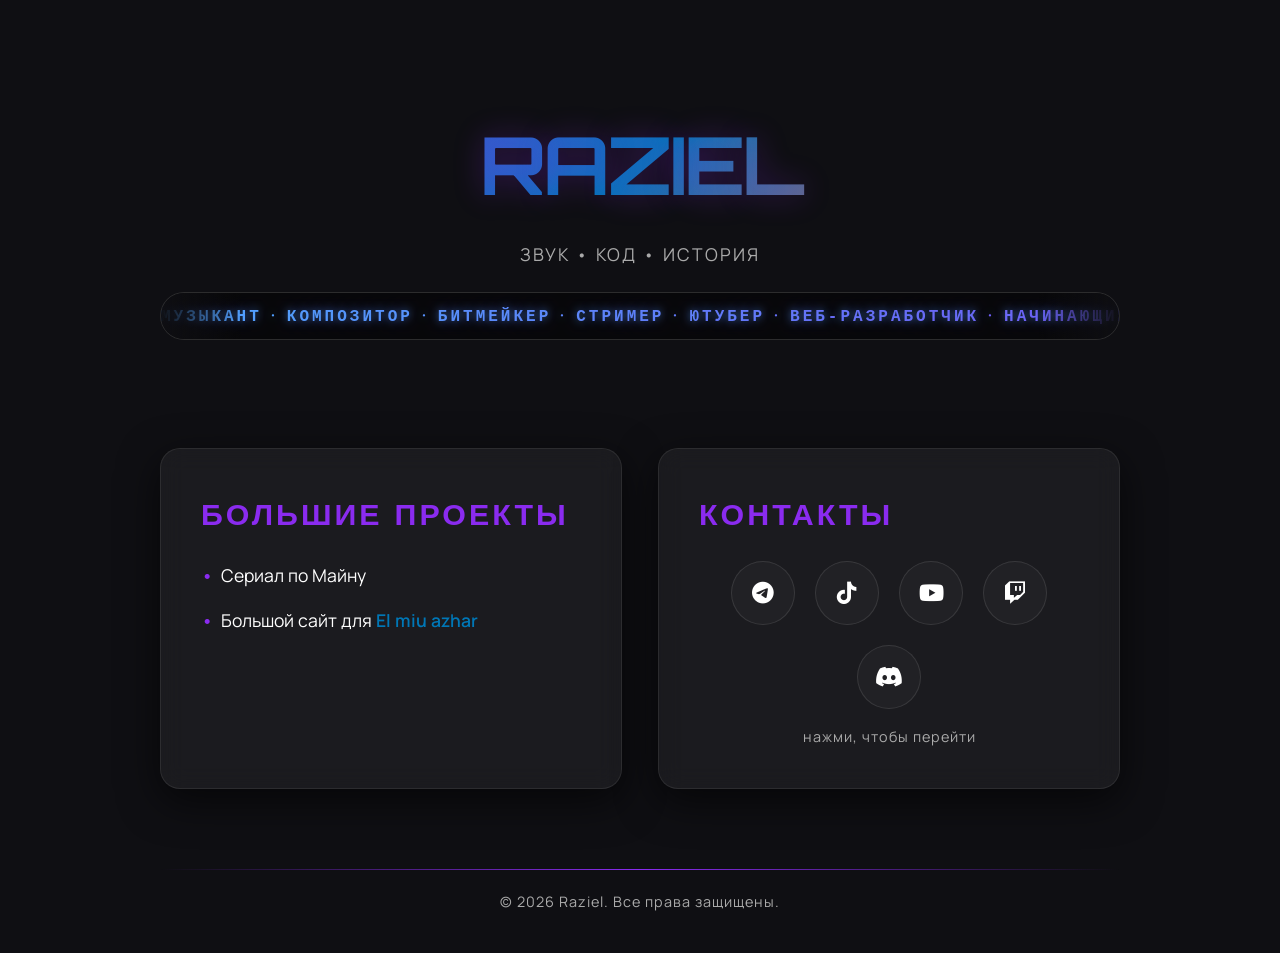
==== index.html @ bd2e1d65 "Beta-0,1" ====
<!DOCTYPE html>
<html lang="ru">
  <head>
    <meta charset="UTF-8" />
    <meta name="viewport" content="width=device-width, initial-scale=1.0" />
    <title>RAZIEL — Техно-стиль</title>
    
    <!-- Стили -->
    <link rel="stylesheet" href="css/style.css" />
    
    <!-- Шрифты -->
    <link rel="preconnect" href="https://fonts.googleapis.com" />
    <link rel="preconnect" href="https://fonts.gstatic.com" crossorigin />
    <link href="https://fonts.googleapis.com/css2?family=Manrope:wght@400;600&family=Orbitron:wght@400;700;900&display=swap" rel="stylesheet" />
    
    <!-- Иконки -->
    <link rel="stylesheet" href="https://cdnjs.cloudflare.com/ajax/libs/font-awesome/6.4.0/css/all.min.css" />
  </head>
  <body>
    <!-- Фоновые математические формулы (ЛЕТАЮТ ВВЕРХ, ТЕПЕРЬ КРУПНЕЕ) -->
    <div class="math-bg">
      <div class="math-formula">∫ f(x) dx = F(x) + C</div>
      <div class="math-formula">∇ ⋅ E = ρ / ε₀</div>
      <div class="math-formula">e^(iπ) + 1 = 0</div>
      <div class="math-formula">∑ n² = n(n+1)(2n+1)/6</div>
      <div class="math-formula">∂u/∂t = α ∇²u</div>
    </div>

    <main class="container">
      <header class="hero">
        <h1 class="raziel-title">RAZIEL</h1>
        <p class="tagline">звук • код • история</p>
        
        <!-- БЕГУЩАЯ СТРОКА: Плавная, градиентная (сине-фиолетовая) -->
        <div class="roles-marquee-wrapper">
          <div class="roles-marquee" aria-hidden="true">
            <!-- Копия 1 -->
            <div class="roles-content">
              музыкант • композитор • битмейкер • стример • ютубер • веб‑разработчик • начинающий программист • сторителлер • монтажёр •
            </div>
            <!-- Копия 2 (для бесшовной петли) -->
            <div class="roles-content">
              музыкант • композитор • битмейкер • стример • ютубер • веб‑разработчик • начинающий программист • сторителлер • монтажёр •
            </div>
          </div>
        </div>
      </header>

      <div class="grid-layout">
        <section class="card projects">
          <h2>Большие проекты</h2>
          <ul class="project-list">
            <li>Сериал по Майну</li>
            <li>
              Большой сайт для
              <a href="#" target="_blank" rel="noopener noreferrer">El miu azhar</a>
            </li>
          </ul>
        </section>

        <section class="card contacts">
          <h2>Контакты</h2>
          <div class="social-icons">
            <a href="#" title="Telegram" class="icon-btn tg"><i class="fab fa-telegram-plane"></i></a>
            <a href="#" title="TikTok" class="icon-btn tt"><i class="fab fa-tiktok"></i></a>
            <a href="#" title="YouTube" class="icon-btn yt"><i class="fab fa-youtube"></i></a>
            <a href="#" title="Twitch" class="icon-btn tw"><i class="fab fa-twitch"></i></a>
            <a href="#" title="Discord" class="icon-btn ds"><i class="fab fa-discord"></i></a>
          </div>
          <p class="social-hint">нажми, чтобы перейти</p>
        </section>
      </div>

      <footer>
        <div class="footer-line"></div>
        <p>&copy; 2026 Raziel. Все права защищены.</p>
      </footer>
    </main>
  </body>
</html>
---- css/style.css ----
:root {
  --primary-purple: #8A2BEF;
  --secondary-blue: #0077B6;
  --accent-red: #FF4B4B;
  --bg-dark: #0f0f13;
  --card-bg: rgba(255, 255, 255, 0.05);
  --text-white: #ffffff;
  --text-gray: #aaaaaa;
  --gradient-main: linear-gradient(135deg, var(--primary-purple), var(--secondary-blue), var(--accent-red));
  --glow-purple: rgba(138, 43, 239, 0.4);
}

* {
  margin: 0;
  padding: 0;
  box-sizing: border-box;
}

body {
  background-color: var(--bg-dark);
  color: var(--text-white);
  font-family: 'Manrope', sans-serif;
  line-height: 1.6;
  overflow-x: hidden;
  position: relative;
}

/* --- МАТЕМАТИЧЕСКИЙ ФОН (КРУПНЫЕ, ИЗВИВАЮЩИЕСЯ ФОРМУЛЫ) --- */
.math-bg {
  position: fixed;
  top: 0;
  left: 0;
  width: 100%;
  height: 100%;
  pointer-events: none;
  z-index: 0;
  overflow: hidden;
}

.math-formula {
  position: absolute;
  color: rgba(255, 255, 255, 0.15); /* Чуть ярче, чтобы читались */
  font-family: 'Orbitron', monospace;
  
  /* БОЛЬШЕ: было 1.8rem, стало 2rem */
  font-size: 3rem; 
  
  font-weight: 400;
  white-space: nowrap;
  filter: blur(4.5px); /* Размытие для глубины */
  
  text-shadow: 
    0 0 15px rgba(138, 43, 239, 0.3), 
    0 0 30px rgba(0, 119, 182, 0.2);
    
  animation: floatUp linear infinite;
  /* Извивание влево/вправо: используем CSS переменную --rot из HTML */
  transform-origin: center;
}

/* Позиционирование + угол поворота для эффекта извивания */
.math-formula:nth-child(1) { top: 110vh; left: 5%; animation-duration: 18s; }
.math-formula:nth-child(2) { top: 130vh; left: 45%; animation-duration: 24s; }
.math-formula:nth-child(3) { top: 120vh; left: 80%; animation-duration: 20s; }
.math-formula:nth-child(4) { top: 140vh; left: 25%; animation-duration: 26s; }
.math-formula:nth-child(5) { top: 115vh; left: 65%; animation-duration: 19s; }

@keyframes floatUp {
  0% { 
    transform: translateY(0) rotate(var(--rot, 0deg)); 
    opacity: 0.6; 
  }
  100% { 
    transform: translateY(-130vh) rotate(calc(var(--rot, 0deg) + 5deg)); /* Лёгкий поворот в конце */
    opacity: 1; 
  }
}

.container {
  position: relative;
  z-index: 1;
  max-width: 1000px;
  margin: 0 auto;
  padding: 40px 20px;
}

/* --- Hero Section --- */
.hero {
  text-align: center;
  padding: 60px 0;
  z-index: 2;
}

.raziel-title {
  font-family: 'Orbitron', sans-serif;
  font-size: 5rem;
  font-weight: 700;
  letter-spacing: -3px;
  background: var(--gradient-main);
  -webkit-background-clip: text;
  -webkit-text-fill-color: transparent;
  text-fill-color: transparent;
  margin-bottom: 12px;
  text-shadow: 0 0 30px rgba(138, 43, 239, 0.3);
  animation: pulseText 3s infinite alternate;
}

.tagline {
  color: var(--text-gray);
  font-size: 1.1rem;
  margin-bottom: 24px;
  letter-spacing: 2px;
  text-transform: uppercase;
}

/* --- БЕГУЩАЯ СТРОКА (ПАУЗА 1С + FADE OUT) --- */
.roles-marquee-wrapper {
  overflow: hidden;
  padding: 10px 0;
  background: rgba(0, 0, 0, 0.5);
  border-radius: 50px;
  border: 1px solid rgba(255, 255, 255, 0.15);
  backdrop-filter: blur(6px);
  position: relative;
  width: 100%;
  box-sizing: border-box;
  z-index: 2;
}

.roles-marquee-wrapper::before,
.roles-marquee-wrapper::after {
  content: "";
  position: absolute;
  top: 0;
  height: 100%;
  width: 80px;
  pointer-events: none;
  z-index: 2;
}

.roles-marquee-wrapper::before {
  left: 0;
  background: linear-gradient(to right, var(--bg-dark), transparent);
}

.roles-marquee-wrapper::after {
  right: 0;
  background: linear-gradient(to left, var(--bg-dark), transparent);
}

.roles-marquee {
  display: flex;
  white-space: nowrap;
  will-change: transform, opacity;
  /* Длительность 12с: 1с пауза, 10с движение, 1с fade out */
  animation: marqueeComplex 12s linear infinite; 
}

.roles-content {
  display: inline-block;
  
  /* ГРАДИЕНТ: Синий -> Фиолетовый */
  background: linear-gradient(90deg, #4facfe 0%, #8a2bef 100%);
  -webkit-background-clip: text;
  -webkit-text-fill-color: transparent;
  
  font-size: 1rem;
  letter-spacing: 3px;
  text-transform: uppercase;
  font-weight: 800;
  margin-right: 24px;
  flex-shrink: 0;
  font-family: 'Orbitron', monospace;
  
  /* Убираем резкость */
  filter: blur(0.5px); 
  
  /* Мягкое свечение */
  text-shadow: 0 0 8px rgba(79, 172, 254, 0.6), 0 0 20px rgba(138, 43, 239, 0.4);
}

/* СЛОЖНАЯ АНИМАЦИЯ: Пауза, движение, затухание */
@keyframes marqueeComplex {
  0% {
    transform: translateX(0);
    opacity: 0; /* Начинается невидимым */
  }
  8.3% { /* 1 секунда из 12 */
    transform: translateX(0);
    opacity: 1; /* Появляется */
  }
  91.7% { /* ~11 секунд */
    /* Строка уже проехала почти весь путь */
    transform: translateX(-50%);
    opacity: 1;
  }
  100% {
    /* Конец: строка стоит на месте и плавно исчезает */
    transform: translateX(-50%);
    opacity: 0;
  }
}

/* --- Grid & Cards --- */
.grid-layout {
  display: grid;
  grid-template-columns: 1fr;
  gap: 36px;
  margin-top: 48px;
}

.card {
  background: var(--card-bg);
  backdrop-filter: blur(12px);
  border: 1px solid rgba(255, 255, 255, 0.08);
  padding: 40px;
  border-radius: 20px;
  box-shadow: 0 12px 40px rgba(0, 0, 0, 0.6);
  opacity: 0;
  transform: translateY(30px);
  animation: fadeInUp 0.9s forwards;
  transition: transform 0.3s ease, box-shadow 0.3s ease;
}

.card:nth-child(1) { animation-delay: 0.2s; }
.card:nth-child(2) { animation-delay: 0.4s; }

.card:hover {
  transform: translateY(-10px);
  box-shadow: 0 20px 50px rgba(138, 43, 239, 0.2);
}

.card h2 {
  font-family: 'Orbitron', sans-serif;
  font-size: 1.9rem;
  margin-bottom: 24px;
  color: var(--primary-purple);
  text-transform: uppercase;
  letter-spacing: 3px;
}

.project-list li {
  list-style: none;
  margin-bottom: 16px;
  padding-left: 20px;
  position: relative;
  color: var(--text-white);
  font-size: 1.1rem;
}

.project-list li::before {
  content: "•";
  color: var(--primary-purple);
  position: absolute;
  left: 0;
  font-weight: bold;
}

.project-list a {
  color: var(--secondary-blue);
  text-decoration: none;
  font-weight: 600;
  transition: color 0.3s ease;
}

.project-list a:hover {
  color: var(--primary-purple);
  text-decoration: underline;
}

/* --- Social Icons --- */
.social-icons {
  display: flex;
  gap: 20px;
  justify-content: center;
  flex-wrap: wrap;
  margin-bottom: 16px;
}
.icon-btn {
  width: 64px;
  height: 64px;
  border-radius: 50%;
  background: rgba(255, 255, 255, 0.03);
  border: 1px solid rgba(255, 255, 255, 0.1);
  color: var(--text-white);
  display: flex;
  align-items: center;
  justify-content: center;
  text-decoration: none;
  font-size: 1.4rem;
  transition: all 0.3s cubic-bezier(0.25, 1, 0.5, 1);
  position: relative;
  overflow: hidden;
  isolation: isolate;
  z-index: 1;
}

.icon-btn::before {
  content: "";
  position: absolute;
  inset: 0;
  border-radius: 50%;
  background: var(--gradient-main);
  opacity: 0;
  transform: scale(0.8);
  transition: opacity 0.3s, transform 0.3s;
  z-index: -1;
  filter: blur(10px);
}

.icon-btn i {
  position: relative;
  z-index: 1;
  transition: transform 0.3s;
}

.icon-btn:hover {
  transform: translateY(-6px) scale(1.08);
  border-color: rgba(255, 255, 255, 0.3);
  box-shadow: 0 0 30px var(--glow-purple);
}

.icon-btn:hover::before {
  opacity: 0.3;
  transform: scale(1);
}

.icon-btn:hover i {
  transform: scale(1.1);
}

/* Индивидуальные свечения для каждой соцсети */
.icon-btn.tg:hover { box-shadow: 0 0 30px rgba(0, 139, 139, 0.5); }
.icon-btn.tt:hover { box-shadow: 0 0 30px rgba(29, 202, 255, 0.5); }
.icon-btn.yt:hover { box-shadow: 0 0 30px rgba(255, 0, 0, 0.5); }
.icon-btn.tw:hover { box-shadow: 0 0 30px rgba(100, 65, 165, 0.5); }
.icon-btn.ds:hover { box-shadow: 0 0 30px rgba(72, 85, 238, 0.5); }

.social-hint {
  text-align: center;
  color: var(--text-gray);
  font-size: 0.9rem;
  margin-top: 12px;
  letter-spacing: 1px;
}

/* --- Animations --- */
@keyframes fadeInUp {
  to {
    opacity: 1;
    transform: translateY(0);
  }
}

@keyframes pulseText {
  from {
    text-shadow: 0 0 20px rgba(138, 43, 239, 0.2);
  }
  to {
    text-shadow: 0 0 40px rgba(138, 43, 239, 0.4), 0 0 20px rgba(0, 119, 182, 0.3);
  }
}

/* --- Footer --- */
footer {
  margin-top: 80px;
  text-align: center;
  position: relative;
}

.footer-line {
  width: 100%;
  height: 1px;
  background: linear-gradient(90deg, transparent, var(--primary-purple), transparent);
  margin: 0 auto 20px auto;
}

footer p {
  color: var(--text-gray);
  font-size: 0.9rem;
  letter-spacing: 1px;
}

/* --- Responsive --- */
@media (min-width: 768px) {
  .grid-layout {
    grid-template-columns: 1fr 1fr;
  }
}

@media (max-width: 768px) {
  .raziel-title {
    font-size: 3.2rem;
  }

  .roles-content {
    font-size: 0.85rem;
    letter-spacing: 2px;
  }

  .roles-marquee {
    animation-duration: 14s;
  }

  .roles-marquee-wrapper::before,
  .roles-marquee-wrapper::after {
    width: 40px;
  }

  .card {
    padding: 30px 20px;
  }

  .icon-btn {
    width: 56px;
    height: 56px;
    font-size: 1.2rem;
  }
}
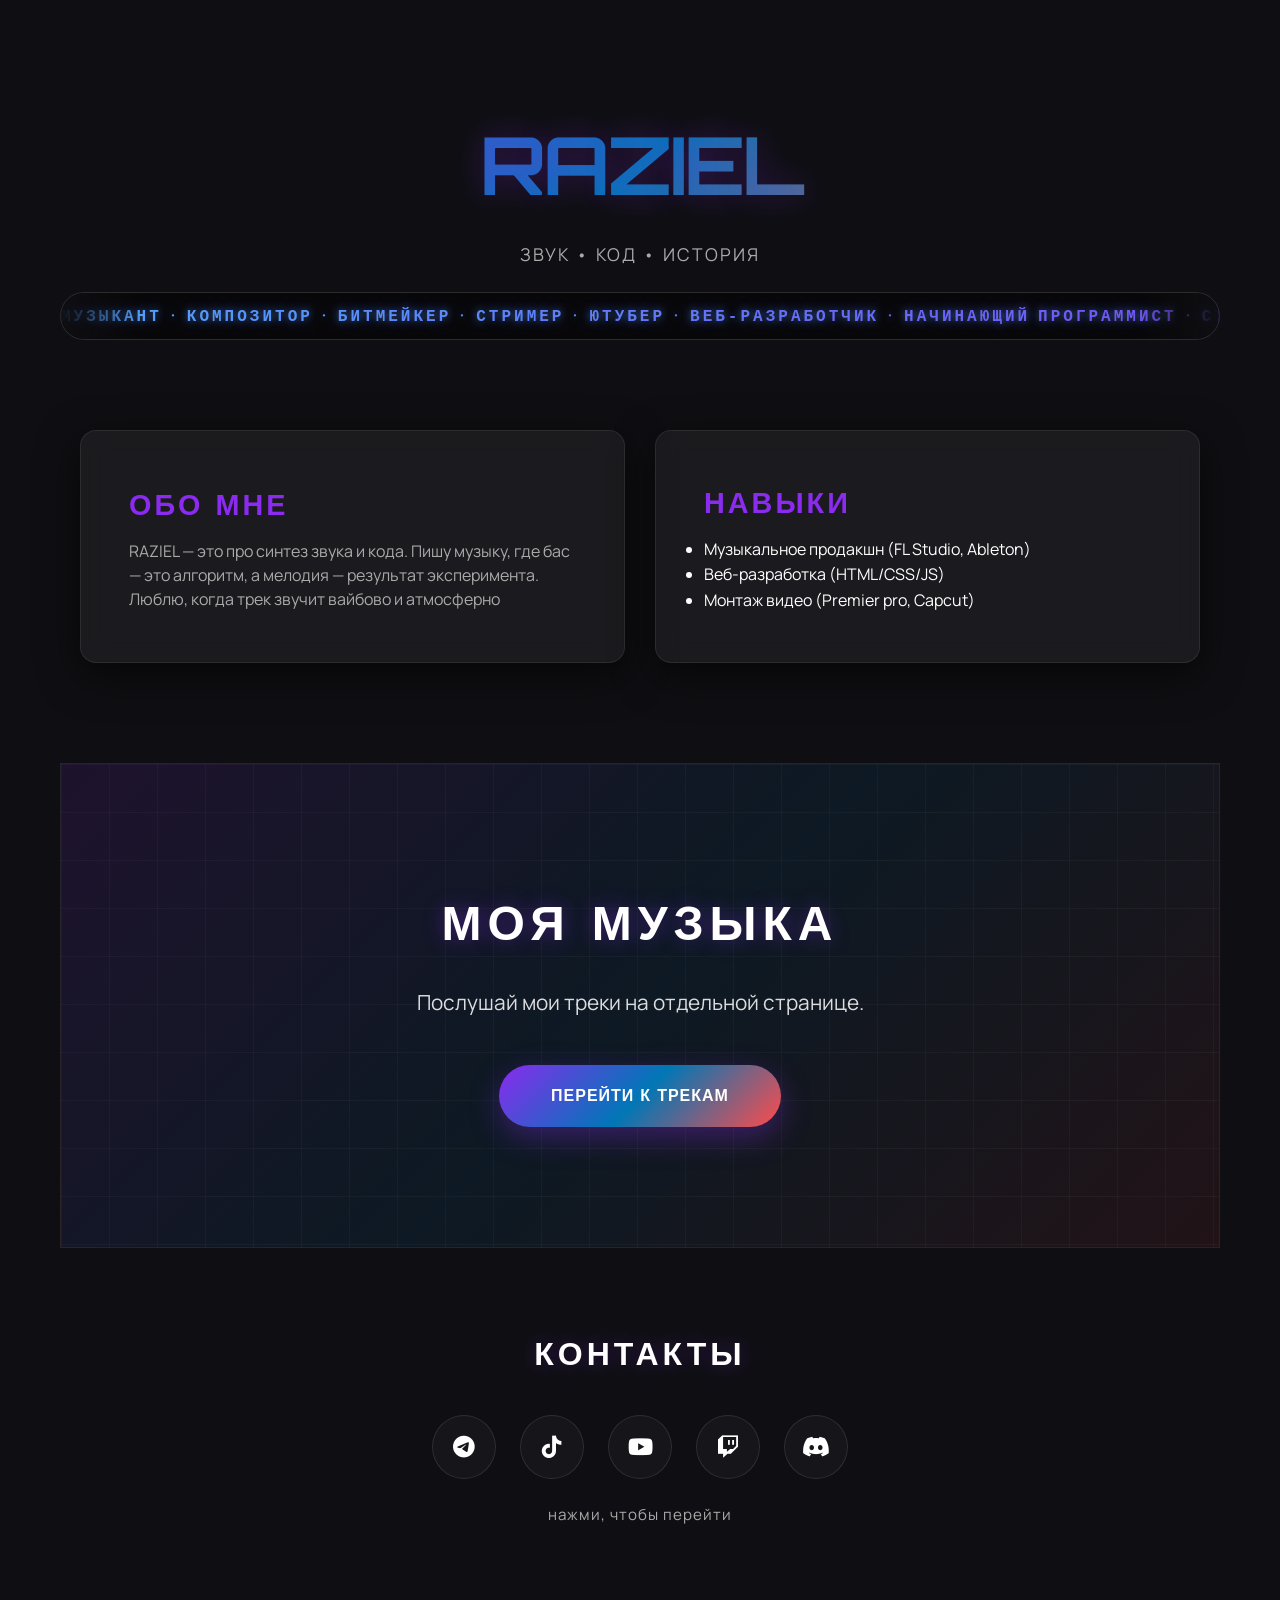
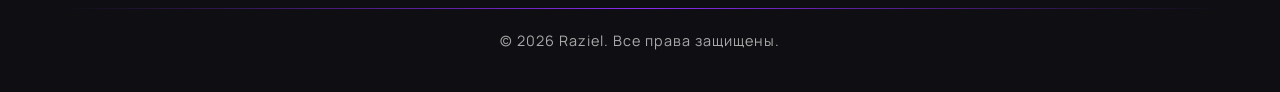
==== commit 41a8d8b8: "feat: update music page — minimal layout, remove tracks placeholder" ====
--- a/index.html
+++ b/index.html
@@ -5,19 +5,16 @@
     <meta name="viewport" content="width=device-width, initial-scale=1.0" />
     <title>RAZIEL — Техно-стиль</title>
     
-    <!-- Стили -->
     <link rel="stylesheet" href="css/style.css" />
     
-    <!-- Шрифты -->
     <link rel="preconnect" href="https://fonts.googleapis.com" />
     <link rel="preconnect" href="https://fonts.gstatic.com" crossorigin />
     <link href="https://fonts.googleapis.com/css2?family=Manrope:wght@400;600&family=Orbitron:wght@400;700;900&display=swap" rel="stylesheet" />
     
-    <!-- Иконки -->
     <link rel="stylesheet" href="https://cdnjs.cloudflare.com/ajax/libs/font-awesome/6.4.0/css/all.min.css" />
   </head>
   <body>
-    <!-- Фоновые математические формулы (ЛЕТАЮТ ВВЕРХ, ТЕПЕРЬ КРУПНЕЕ) -->
+    <!-- Фоновые формулы -->
     <div class="math-bg">
       <div class="math-formula">∫ f(x) dx = F(x) + C</div>
       <div class="math-formula">∇ ⋅ E = ρ / ε₀</div>
@@ -31,14 +28,11 @@
         <h1 class="raziel-title">RAZIEL</h1>
         <p class="tagline">звук • код • история</p>
         
-        <!-- БЕГУЩАЯ СТРОКА: Плавная, градиентная (сине-фиолетовая) -->
         <div class="roles-marquee-wrapper">
           <div class="roles-marquee" aria-hidden="true">
-            <!-- Копия 1 -->
             <div class="roles-content">
               музыкант • композитор • битмейкер • стример • ютубер • веб‑разработчик • начинающий программист • сторителлер • монтажёр •
             </div>
-            <!-- Копия 2 (для бесшовной петли) -->
             <div class="roles-content">
               музыкант • композитор • битмейкер • стример • ютубер • веб‑разработчик • начинающий программист • сторителлер • монтажёр •
             </div>
@@ -46,30 +40,44 @@
         </div>
       </header>
 
-      <div class="grid-layout">
-        <section class="card projects">
-          <h2>Большие проекты</h2>
-          <ul class="project-list">
-            <li>Сериал по Майну</li>
-            <li>
-              Большой сайт для
-              <a href="#" target="_blank" rel="noopener noreferrer">El miu azhar</a>
-            </li>
-          </ul>
-        </section>
+      <!-- Два новых блока в ряд: Обо мне и Навыки -->
+    <section class="two-col-grid">
+      <div class="block">
+        <h2>Обо мне</h2>
+        <p>RAZIEL — это про синтез звука и кода. Пишу музыку, где бас — это алгоритм, а мелодия — результат эксперимента. Люблю, когда трек звучит вайбово и атмосферно</p>
+      </div>
+      <div class="block">
+        <h2>Навыки</h2>
+        <ul class="skill-list">
+          <li>Музыкальное продакшн (FL Studio, Ableton)</li>
+          <li>Веб‑разработка (HTML/CSS/JS)</li>
+          <li>Монтаж видео (Premier pro, Capcut)</li>
+        </ul>
+      </div>
+    </section>
 
-        <section class="card contacts">
-          <h2>Контакты</h2>
-          <div class="social-icons">
-            <a href="#" title="Telegram" class="icon-btn tg"><i class="fab fa-telegram-plane"></i></a>
-            <a href="#" title="TikTok" class="icon-btn tt"><i class="fab fa-tiktok"></i></a>
-            <a href="#" title="YouTube" class="icon-btn yt"><i class="fab fa-youtube"></i></a>
-            <a href="#" title="Twitch" class="icon-btn tw"><i class="fab fa-twitch"></i></a>
-            <a href="#" title="Discord" class="icon-btn ds"><i class="fab fa-discord"></i></a>
-          </div>
-          <p class="social-hint">нажми, чтобы перейти</p>
-        </section>
-      </div>
+
+      <!-- ОДИН музыкальный блок: широкий, высокий, в техно-стиле -->
+      <section class="music-full-width">
+        <div class="music-content">
+          <h2>Моя музыка</h2>
+          <p>Послушай мои треки на отдельной странице.</p>
+          <a href="music.html" class="btn music-btn">Перейти к трекам</a>
+        </div>
+      </section>
+
+      <!-- Контакты как отдельный блок с иконками (вместо дублирования) -->
+      <section class="card contacts">
+        <h2>Контакты</h2>
+        <div class="social-icons">
+          <a href="#" title="Telegram" class="icon-btn tg"><i class="fab fa-telegram-plane"></i></a>
+          <a href="#" title="TikTok" class="icon-btn tt"><i class="fab fa-tiktok"></i></a>
+          <a href="#" title="YouTube" class="icon-btn yt"><i class="fab fa-youtube"></i></a>
+          <a href="#" title="Twitch" class="icon-btn tw"><i class="fab fa-twitch"></i></a>
+          <a href="#" title="Discord" class="icon-btn ds"><i class="fab fa-discord"></i></a>
+        </div>
+        <p class="social-hint">нажми, чтобы перейти</p>
+      </section>
 
       <footer>
         <div class="footer-line"></div>
--- a/css/style.css
+++ b/css/style.css
@@ -25,7 +25,7 @@
   position: relative;
 }
 
-/* --- МАТЕМАТИЧЕСКИЙ ФОН (КРУПНЫЕ, ИЗВИВАЮЩИЕСЯ ФОРМУЛЫ) --- */
+/* --- МАТЕМАТИЧЕСКИЙ ФОН --- */
 .math-bg {
   position: fixed;
   top: 0;
@@ -39,26 +39,19 @@
 
 .math-formula {
   position: absolute;
-  color: rgba(255, 255, 255, 0.15); /* Чуть ярче, чтобы читались */
+  color: rgba(255, 255, 255, 0.15);
   font-family: 'Orbitron', monospace;
-  
-  /* БОЛЬШЕ: было 1.8rem, стало 2rem */
-  font-size: 3rem; 
-  
+  font-size: 3rem;
   font-weight: 400;
   white-space: nowrap;
-  filter: blur(4.5px); /* Размытие для глубины */
-  
+  filter: blur(4.5px);
   text-shadow: 
     0 0 15px rgba(138, 43, 239, 0.3), 
     0 0 30px rgba(0, 119, 182, 0.2);
-    
   animation: floatUp linear infinite;
-  /* Извивание влево/вправо: используем CSS переменную --rot из HTML */
   transform-origin: center;
 }
 
-/* Позиционирование + угол поворота для эффекта извивания */
 .math-formula:nth-child(1) { top: 110vh; left: 5%; animation-duration: 18s; }
 .math-formula:nth-child(2) { top: 130vh; left: 45%; animation-duration: 24s; }
 .math-formula:nth-child(3) { top: 120vh; left: 80%; animation-duration: 20s; }
@@ -71,7 +64,7 @@
     opacity: 0.6; 
   }
   100% { 
-    transform: translateY(-130vh) rotate(calc(var(--rot, 0deg) + 5deg)); /* Лёгкий поворот в конце */
+    transform: translateY(-130vh) rotate(calc(var(--rot, 0deg) + 5deg));
     opacity: 1; 
   }
 }
@@ -79,7 +72,7 @@
 .container {
   position: relative;
   z-index: 1;
-  max-width: 1000px;
+  max-width: 1200px;
   margin: 0 auto;
   padding: 40px 20px;
 }
@@ -113,7 +106,7 @@
   text-transform: uppercase;
 }
 
-/* --- БЕГУЩАЯ СТРОКА (ПАУЗА 1С + FADE OUT) --- */
+/* --- БЕГУЩАЯ СТРОКА --- */
 .roles-marquee-wrapper {
   overflow: hidden;
   padding: 10px 0;
@@ -152,18 +145,14 @@
   display: flex;
   white-space: nowrap;
   will-change: transform, opacity;
-  /* Длительность 12с: 1с пауза, 10с движение, 1с fade out */
   animation: marqueeComplex 12s linear infinite; 
 }
 
 .roles-content {
   display: inline-block;
-  
-  /* ГРАДИЕНТ: Синий -> Фиолетовый */
   background: linear-gradient(90deg, #4facfe 0%, #8a2bef 100%);
   -webkit-background-clip: text;
   -webkit-text-fill-color: transparent;
-  
   font-size: 1rem;
   letter-spacing: 3px;
   text-transform: uppercase;
@@ -171,111 +160,167 @@
   margin-right: 24px;
   flex-shrink: 0;
   font-family: 'Orbitron', monospace;
-  
-  /* Убираем резкость */
   filter: blur(0.5px); 
-  
-  /* Мягкое свечение */
   text-shadow: 0 0 8px rgba(79, 172, 254, 0.6), 0 0 20px rgba(138, 43, 239, 0.4);
 }
 
-/* СЛОЖНАЯ АНИМАЦИЯ: Пауза, движение, затухание */
 @keyframes marqueeComplex {
-  0% {
-    transform: translateX(0);
-    opacity: 0; /* Начинается невидимым */
-  }
-  8.3% { /* 1 секунда из 12 */
-    transform: translateX(0);
-    opacity: 1; /* Появляется */
-  }
-  91.7% { /* ~11 секунд */
-    /* Строка уже проехала почти весь путь */
-    transform: translateX(-50%);
-    opacity: 1;
-  }
-  100% {
-    /* Конец: строка стоит на месте и плавно исчезает */
-    transform: translateX(-50%);
-    opacity: 0;
-  }
-}
-
-/* --- Grid & Cards --- */
-.grid-layout {
+  0% { transform: translateX(0); opacity: 0; }
+  8.3% { transform: translateX(0); opacity: 1; }
+  91.7% { transform: translateX(-50%); opacity: 1; }
+  100% { transform: translateX(-50%); opacity: 0; }
+}
+
+/* --- СЕТКА: 2 В РЯД (ПРОЕКТЫ + НАВЫКИ) --- */
+/* ИЗМЕНЕНИЕ: Уменьшили margin-top, чтобы поднять блок ближе к бегущей строке */
+.two-col-grid {
   display: grid;
-  grid-template-columns: 1fr;
-  gap: 36px;
-  margin-top: 48px;
-}
-
-.card {
+  grid-template-columns: 1fr 1fr;
+  gap: 30px;
+  max-width: 1200px;
+  margin: 30px auto 0; /* Было 60px, стало 30px */
+  padding: 0 20px;
+}
+
+.two-col-grid .block {
+  padding: 48px;
+  border-radius: 16px;
   background: var(--card-bg);
   backdrop-filter: blur(12px);
   border: 1px solid rgba(255, 255, 255, 0.08);
-  padding: 40px;
-  border-radius: 20px;
   box-shadow: 0 12px 40px rgba(0, 0, 0, 0.6);
-  opacity: 0;
-  transform: translateY(30px);
-  animation: fadeInUp 0.9s forwards;
+  display: flex;
+  flex-direction: column;
+  justify-content: center;
   transition: transform 0.3s ease, box-shadow 0.3s ease;
 }
 
-.card:nth-child(1) { animation-delay: 0.2s; }
-.card:nth-child(2) { animation-delay: 0.4s; }
-
-.card:hover {
-  transform: translateY(-10px);
-  box-shadow: 0 20px 50px rgba(138, 43, 239, 0.2);
-}
-
-.card h2 {
+.two-col-grid .block:hover {
+  transform: translateY(-6px);
+  box-shadow: 0 20px 50px rgba(138, 43, 239, 0.25);
+}
+
+.two-col-grid h2 {
   font-family: 'Orbitron', sans-serif;
-  font-size: 1.9rem;
-  margin-bottom: 24px;
-  color: var(--primary-purple);
+  font-size: 1.8rem;
   text-transform: uppercase;
   letter-spacing: 3px;
-}
-
-.project-list li {
-  list-style: none;
-  margin-bottom: 16px;
-  padding-left: 20px;
-  position: relative;
-  color: var(--text-white);
-  font-size: 1.1rem;
-}
-
-.project-list li::before {
-  content: "•";
   color: var(--primary-purple);
+  margin-bottom: 12px;
+}
+
+.two-col-grid p {
+  color: var(--text-gray);
+  line-height: 1.5;
+}
+
+/* --- МУЗЫКАЛЬНЫЙ БЛОК: ОТДЕЛЬНЫЙ, ВЫСОКИЙ, ТЕХНО --- */
+/* ИЗМЕНЕНИЕ: Увеличили margin-top, чтобы опустить блок ниже */
+.music-full-width {
+  margin-top: 100px; /* Добавлено: опускаем блок */
+  padding: 120px 20px;
+  text-align: center;
+  background: linear-gradient(
+    135deg,
+    rgba(138, 43, 239, 0.12),
+    rgba(0, 119, 182, 0.1),
+    rgba(255, 75, 75, 0.08)
+  );
+  border: 1px solid rgba(255, 255, 255, 0.06);
+  position: relative;
+  overflow: hidden;
+  z-index: 3;
+}
+
+/* Техно‑сетка поверх блока */
+.music-full-width::before {
+  content: '';
   position: absolute;
-  left: 0;
-  font-weight: bold;
-}
-
-.project-list a {
-  color: var(--secondary-blue);
+  inset: 0;
+  background-image:
+    linear-gradient(rgba(255,255,255,0.03) 1px, transparent 1px),
+    linear-gradient(90deg, rgba(255,255,255,0.03) 1px, transparent 1px);
+  background-size: 48px 48px;
+  z-index: 1;
+  pointer-events: none;
+}
+
+.music-content h2 {
+  font-family: 'Orbitron', sans-serif;
+  font-size: 3rem;
+  text-transform: uppercase;
+  letter-spacing: 6px;
+  color: #fff;
+  margin-bottom: 28px;
+  position: relative;
+  z-index: 2;
+  text-shadow: 0 0 20px rgba(138, 43, 239, 0.4);
+}
+
+.music-content p {
+  font-family: 'Manrope', sans-serif;
+  font-size: 1.3rem;
+  color: rgba(255, 255, 255, 0.85);
+  max-width: 640px;
+  margin: 0 auto 48px;
+  position: relative;
+  z-index: 2;
+  line-height: 1.4;
+}
+
+/* --- СТИЛИ КНОПОК --- */
+/* Добавлено: базовый стиль для класса .btn, чтобы он не конфликтовал */
+.btn {
   text-decoration: none;
-  font-weight: 600;
-  transition: color 0.3s ease;
-}
-
-.project-list a:hover {
-  color: var(--primary-purple);
-  text-decoration: underline;
-}
-
-/* --- Social Icons --- */
+  display: inline-block;
+  font-weight: 700;
+  font-family: 'Orbitron', sans-serif;
+  text-transform: uppercase;
+  letter-spacing: 1px;
+  transition: all 0.3s cubic-bezier(0.25, 1, 0.5, 1);
+  position: relative;
+  z-index: 2;
+}
+
+.music-btn {
+  background: var(--gradient-main);
+  color: #fff;
+  padding: 18px 52px;
+  border-radius: 50px;
+  box-shadow: 0 10px 30px rgba(138, 43, 239, 0.35);
+}
+
+.music-btn:hover {
+  transform: translateY(-5px) scale(1.04);
+  box-shadow: 0 16px 40px rgba(138, 43, 239, 0.55);
+  filter: brightness(1.1);
+}
+
+/* --- КОНТАКТЫ (ИКОНКИ) --- */
+.contacts {
+  max-width: 1200px;
+  margin: 80px auto;
+  padding: 0 20px;
+}
+
+.contacts h2 {
+  text-align: center;
+  font-family: 'Orbitron', sans-serif;
+  font-size: 2rem;
+  text-transform: uppercase;
+  letter-spacing: 4px;
+  color: #fff;
+  margin-bottom: 36px;
+  text-shadow: 0 0 20px rgba(138, 43, 239, 0.3);
+}
+
 .social-icons {
   display: flex;
-  gap: 20px;
   justify-content: center;
+  gap: 24px;
   flex-wrap: wrap;
-  margin-bottom: 16px;
-}
+}
+
 .icon-btn {
   width: 64px;
   height: 64px;
@@ -329,7 +374,6 @@
   transform: scale(1.1);
 }
 
-/* Индивидуальные свечения для каждой соцсети */
 .icon-btn.tg:hover { box-shadow: 0 0 30px rgba(0, 139, 139, 0.5); }
 .icon-btn.tt:hover { box-shadow: 0 0 30px rgba(29, 202, 255, 0.5); }
 .icon-btn.yt:hover { box-shadow: 0 0 30px rgba(255, 0, 0, 0.5); }
@@ -339,8 +383,30 @@
 .social-hint {
   text-align: center;
   color: var(--text-gray);
+  font-family: 'Manrope', sans-serif;
+  font-size: 0.95rem;
+  margin-top: 24px;
+  letter-spacing: 1px;
+}
+
+/* --- Footer --- */
+footer {
+  margin-top: 80px;
+  text-align: center;
+  position: relative;
+}
+
+.footer-line {
+  width: 100%;
+  height: 1px;
+  background: linear-gradient(90deg, transparent, var(--primary-purple), transparent);
+  margin: 0 auto 20px auto;
+}
+
+footer p {
+  color: var(--text-gray);
+  font-family: 'Manrope', sans-serif;
   font-size: 0.9rem;
-  margin-top: 12px;
   letter-spacing: 1px;
 }
 
@@ -361,6 +427,72 @@
   }
 }
 
+/* --- Responsive --- */
+@media (max-width: 768px) {
+  .raziel-title {
+    font-size: 3.2rem;
+  }
+
+  .roles-content {
+    font-size: 0.85rem;
+    letter-spacing: 2px;
+  }
+
+  .roles-marquee {
+    animation-duration: 14s;
+  }
+
+  .roles-marquee-wrapper::before,
+  .roles-marquee-wrapper::after {
+    width: 40px;
+  }
+
+  /* Адаптив для сетки и музыки */
+  .two-col-grid {
+    grid-template-columns: 1fr;
+    gap: 20px;
+    margin-top: 30px; /* На мобильных тоже чуть поднимаем */
+  }
+
+  .two-col-grid .block {
+    padding: 36px;
+  }
+
+  .music-content h2 {
+    font-size: 2.2rem;
+    letter-spacing: 4px;
+  }
+
+  .music-content p {
+    font-size: 1.1rem;
+    max-width: 90%;
+  }
+
+  .music-full-width {
+    padding: 80px 20px;
+    margin-top: 60px; /* На мобильных отступ чуть меньше */
+  }
+
+    .contacts {
+    margin: 60px auto;
+  }
+
+  .contacts h2 {
+    font-size: 1.6rem;
+    letter-spacing: 3px;
+  }
+
+  .social-icons {
+    gap: 16px;
+  }
+
+  .icon-btn {
+    width: 56px;
+    height: 56px;
+    font-size: 1.2rem;
+  }
+}
+
 /* --- Footer --- */
 footer {
   margin-top: 80px;
@@ -377,43 +509,25 @@
 
 footer p {
   color: var(--text-gray);
+  font-family: 'Manrope', sans-serif;
   font-size: 0.9rem;
   letter-spacing: 1px;
 }
 
-/* --- Responsive --- */
-@media (min-width: 768px) {
-  .grid-layout {
-    grid-template-columns: 1fr 1fr;
-  }
-}
-
-@media (max-width: 768px) {
-  .raziel-title {
-    font-size: 3.2rem;
-  }
-
-  .roles-content {
-    font-size: 0.85rem;
-    letter-spacing: 2px;
-  }
-
-  .roles-marquee {
-    animation-duration: 14s;
-  }
-
-  .roles-marquee-wrapper::before,
-  .roles-marquee-wrapper::after {
-    width: 40px;
-  }
-
-  .card {
-    padding: 30px 20px;
-  }
-
-  .icon-btn {
-    width: 56px;
-    height: 56px;
-    font-size: 1.2rem;
-  }
-}
+/* --- Animations --- */
+@keyframes fadeInUp {
+  to {
+    opacity: 1;
+    transform: translateY(0);
+  }
+}
+
+@keyframes pulseText {
+  from {
+    text-shadow: 0 0 20px rgba(138, 43, 239, 0.2);
+  }
+  to {
+    text-shadow: 0 0 40px rgba(138, 43, 239, 0.4), 0 0 20px rgba(0, 119, 182, 0.3);
+  }
+}
+
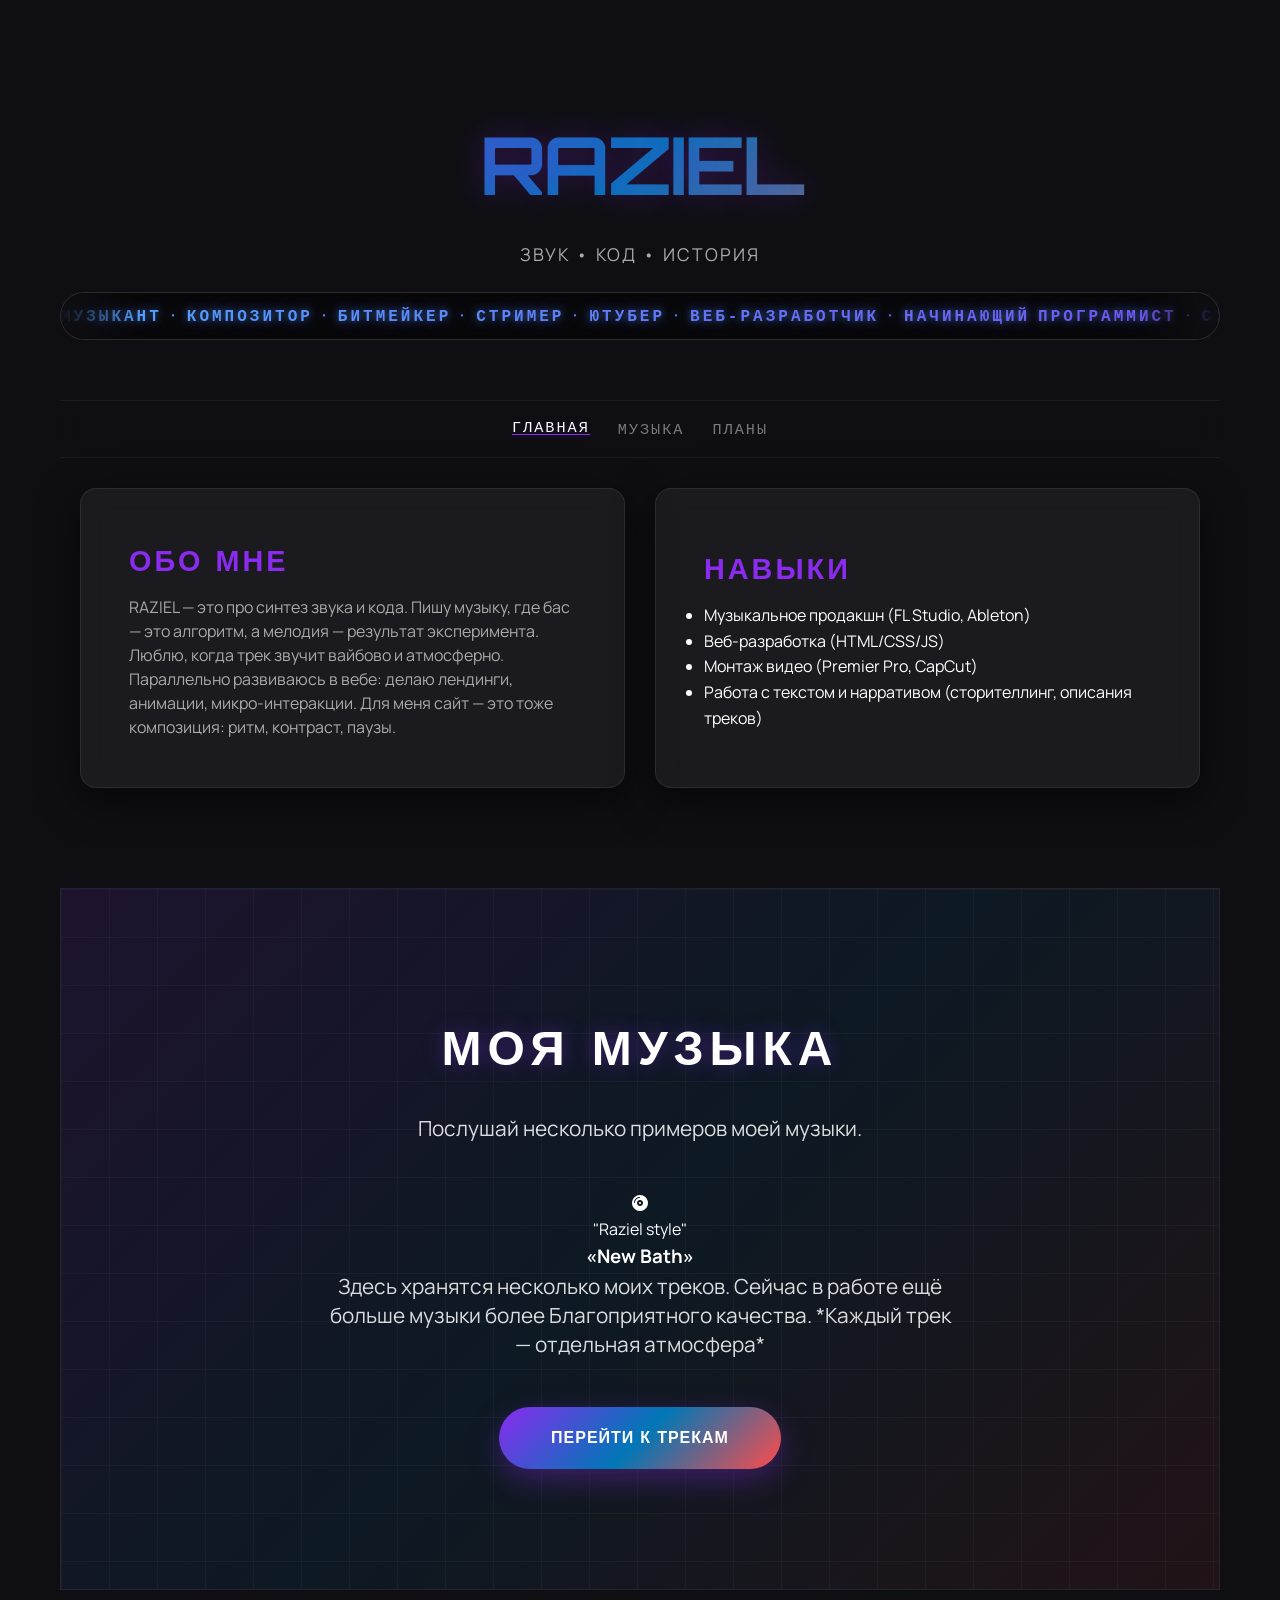
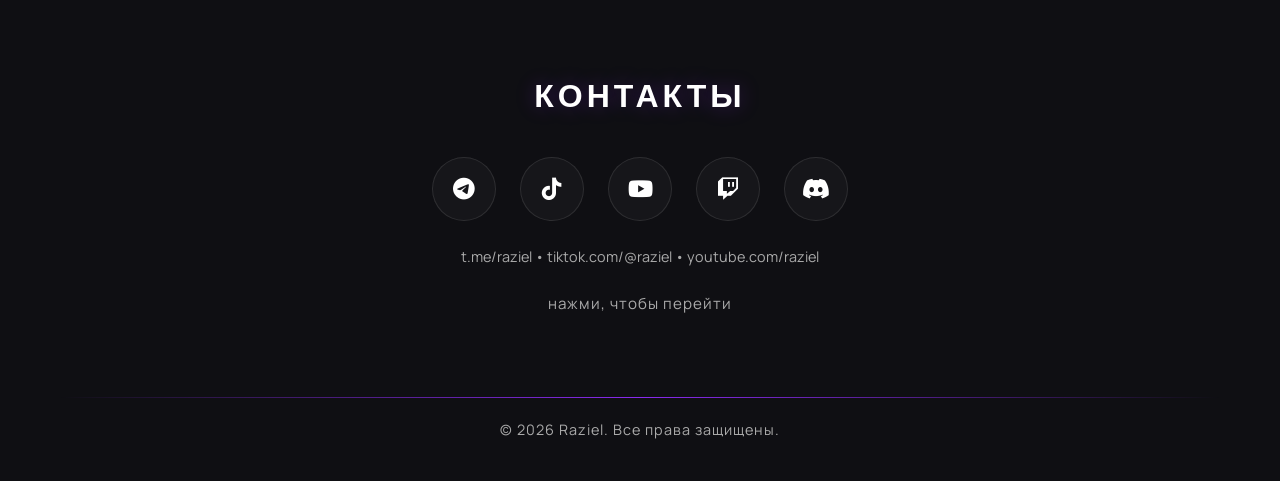
==== commit ecc688f1: "обновление" ====
--- a/index.html
+++ b/index.html
@@ -40,42 +40,75 @@
         </div>
       </header>
 
-      <!-- Два новых блока в ряд: Обо мне и Навыки -->
-    <section class="two-col-grid">
-      <div class="block">
-        <h2>Обо мне</h2>
-        <p>RAZIEL — это про синтез звука и кода. Пишу музыку, где бас — это алгоритм, а мелодия — результат эксперимента. Люблю, когда трек звучит вайбово и атмосферно</p>
-      </div>
-      <div class="block">
-        <h2>Навыки</h2>
-        <ul class="skill-list">
-          <li>Музыкальное продакшн (FL Studio, Ableton)</li>
-          <li>Веб‑разработка (HTML/CSS/JS)</li>
-          <li>Монтаж видео (Premier pro, Capcut)</li>
-        </ul>
-      </div>
-    </section>
+      <!-- Навигация -->
+      <nav class="main-nav">
+        <a href="index.html" class="nav-link active">Главная</a>
+        <a href="music.html" class="nav-link">Музыка</a>
+        <a href="plans.html" class="nav-link">Планы</a>
+      </nav>
 
 
-      <!-- ОДИН музыкальный блок: широкий, высокий, в техно-стиле -->
+      <!-- Два новых блока в ряд: Обо мне и Навыки -->
+      <section class="two-col-grid">
+        <div class="block">
+          <h2>Обо мне</h2>
+          <p>RAZIEL — это про синтез звука и кода. Пишу музыку, где бас — это алгоритм, а мелодия — результат эксперимента. Люблю, когда трек звучит вайбово и атмосферно.</p>
+          <p>Параллельно развиваюсь в вебе: делаю лендинги, анимации, микро‑интеракции. Для меня сайт — это тоже композиция: ритм, контраст, паузы.</p>
+        </div>
+        <div class="block">
+          <h2>Навыки</h2>
+          <ul class="skill-list">
+            <li>Музыкальное продакшн (FL Studio, Ableton)</li>
+            <li>Веб‑разработка (HTML/CSS/JS)</li>
+            <li>Монтаж видео (Premier Pro, CapCut)</li>
+            <li>Работа с текстом и нарративом (сторителлинг, описания треков)</li>
+          </ul>
+        </div>
+      </section>
+
+      <!-- ОДИН музыкальный блок: широкий, высокий, в техно-стиле (теперь с превью релиза) -->
       <section class="music-full-width">
         <div class="music-content">
           <h2>Моя музыка</h2>
-          <p>Послушай мои треки на отдельной странице.</p>
+          <p class="music-subtitle">Послушай несколько примеров моей музыки.</p>
+
+          <div class="track-teaser">
+            <div class="teaser-cover">
+              <div class="cover-placeholder">
+                <i class="fas fa-compact-disc"></i>
+              </div>
+            </div>
+
+            <div class="teaser-info">
+              <span class="teaser-tag">"Raziel style"</span>
+              <h3>«New Bath»</h3>
+              <p>Здесь хранятся несколько моих треков. Сейчас в работе ещё больше музыки более Благоприятного качества. *Каждый трек — отдельная атмосфера*</p>
+            </div>
+          </div>
+
           <a href="music.html" class="btn music-btn">Перейти к трекам</a>
         </div>
       </section>
 
-      <!-- Контакты как отдельный блок с иконками (вместо дублирования) -->
+      <!-- Контакты как отдельный блок с иконками + текстовыми ссылками -->
       <section class="card contacts">
         <h2>Контакты</h2>
         <div class="social-icons">
-          <a href="#" title="Telegram" class="icon-btn tg"><i class="fab fa-telegram-plane"></i></a>
+          <a href="https://t.me/Raziel_official_channel" title="Telegram" class="icon-btn tg"><i class="fab fa-telegram-plane"></i></a>
           <a href="#" title="TikTok" class="icon-btn tt"><i class="fab fa-tiktok"></i></a>
-          <a href="#" title="YouTube" class="icon-btn yt"><i class="fab fa-youtube"></i></a>
-          <a href="#" title="Twitch" class="icon-btn tw"><i class="fab fa-twitch"></i></a>
-          <a href="#" title="Discord" class="icon-btn ds"><i class="fab fa-discord"></i></a>
+          <a href="https://www.youtube.com/@x-raziel-x" title="YouTube" class="icon-btn yt"><i class="fab fa-youtube"></i></a>
+          <a href="twitch.tv/raziel_r1" title="Twitch" class="icon-btn tw"><i class="fab fa-twitch"></i></a>
+          <a href="https://discord.gg/EHN33VmcW" title="Discord" class="icon-btn ds"><i class="fab fa-discord"></i></a>
         </div>
+
+        <div class="social-text-links">
+          <p style="text-align:center; color:var(--text-gray); margin-top:24px; font-size:0.9rem;">
+            <a href="https://t.me/Raziel_official_channel" style="color:var(--text-gray); text-decoration:none;">t.me/raziel</a> •
+            <a href="#" style="color:var(--text-gray); text-decoration:none;">tiktok.com/@raziel</a> •
+            <a href="https://www.youtube.com/@x-raziel-x" style="color:var(--text-gray); text-decoration:none;">youtube.com/raziel</a>
+          </p>
+        </div>
+
         <p class="social-hint">нажми, чтобы перейти</p>
       </section>
 
--- a/css/style.css
+++ b/css/style.css
@@ -530,4 +530,69 @@
     text-shadow: 0 0 40px rgba(138, 43, 239, 0.4), 0 0 20px rgba(0, 119, 182, 0.3);
   }
 }
-
+.main-nav {
+  display: flex;
+  justify-content: center;
+  padding: 16px 0;
+  border-top: 1px solid rgba(255, 255, 255, 0.06);
+  border-bottom: 1px solid rgba(255, 255, 255, 0.06);
+  background: rgba(15, 15, 19, 0.6); /* чуть затемнённый фон под твой --bg-dark */
+  backdrop-filter: blur(8px);
+  position: relative;
+  z-index: 10;
+}
+
+.nav-link {
+  color: rgba(255, 255, 255, 0.45);
+  text-decoration: none;
+  font-family: 'Orbitron', monospace;
+  font-size: 0.95rem;
+  font-weight: 400;
+  letter-spacing: 2px;
+  text-transform: uppercase;
+  margin: 0 14px;
+  position: relative;
+  transition: color 0.3s ease, transform 0.2s ease;
+  overflow: hidden;
+}
+
+/* Тонкая линия под ссылкой при наведении */
+.nav-link::after {
+  content: '';
+  position: absolute;
+  bottom: 4px;
+  left: 0;
+  width: 0%;
+  height: 1px;
+  background: var(--primary-purple);
+  transition: width 0.3s cubic-bezier(0.25, 1, 0.5, 1);
+  box-shadow: 0 0 8px rgba(138, 43, 239, 0.6);
+}
+
+.nav-link:hover,
+.nav-link.active {
+  color: #fff;
+  transform: translateY(-2px);
+}
+
+.nav-link:hover::after,
+.nav-link.active::after {
+  width: 100%;
+}
+
+/* Акцент на активной ссылке — более сильное свечение */
+.nav-link.active::after {
+  box-shadow: 0 0 16px rgba(138, 43, 239, 0.8);
+}
+
+@media (max-width: 768px) {
+  .main-nav {
+    padding: 12px 0;
+    border: none; /* на мобильных убираем рамки, чтобы не перегружать */
+  }
+  .nav-link {
+    margin: 0 10px;
+    font-size: 0.85rem;
+  }
+}
+
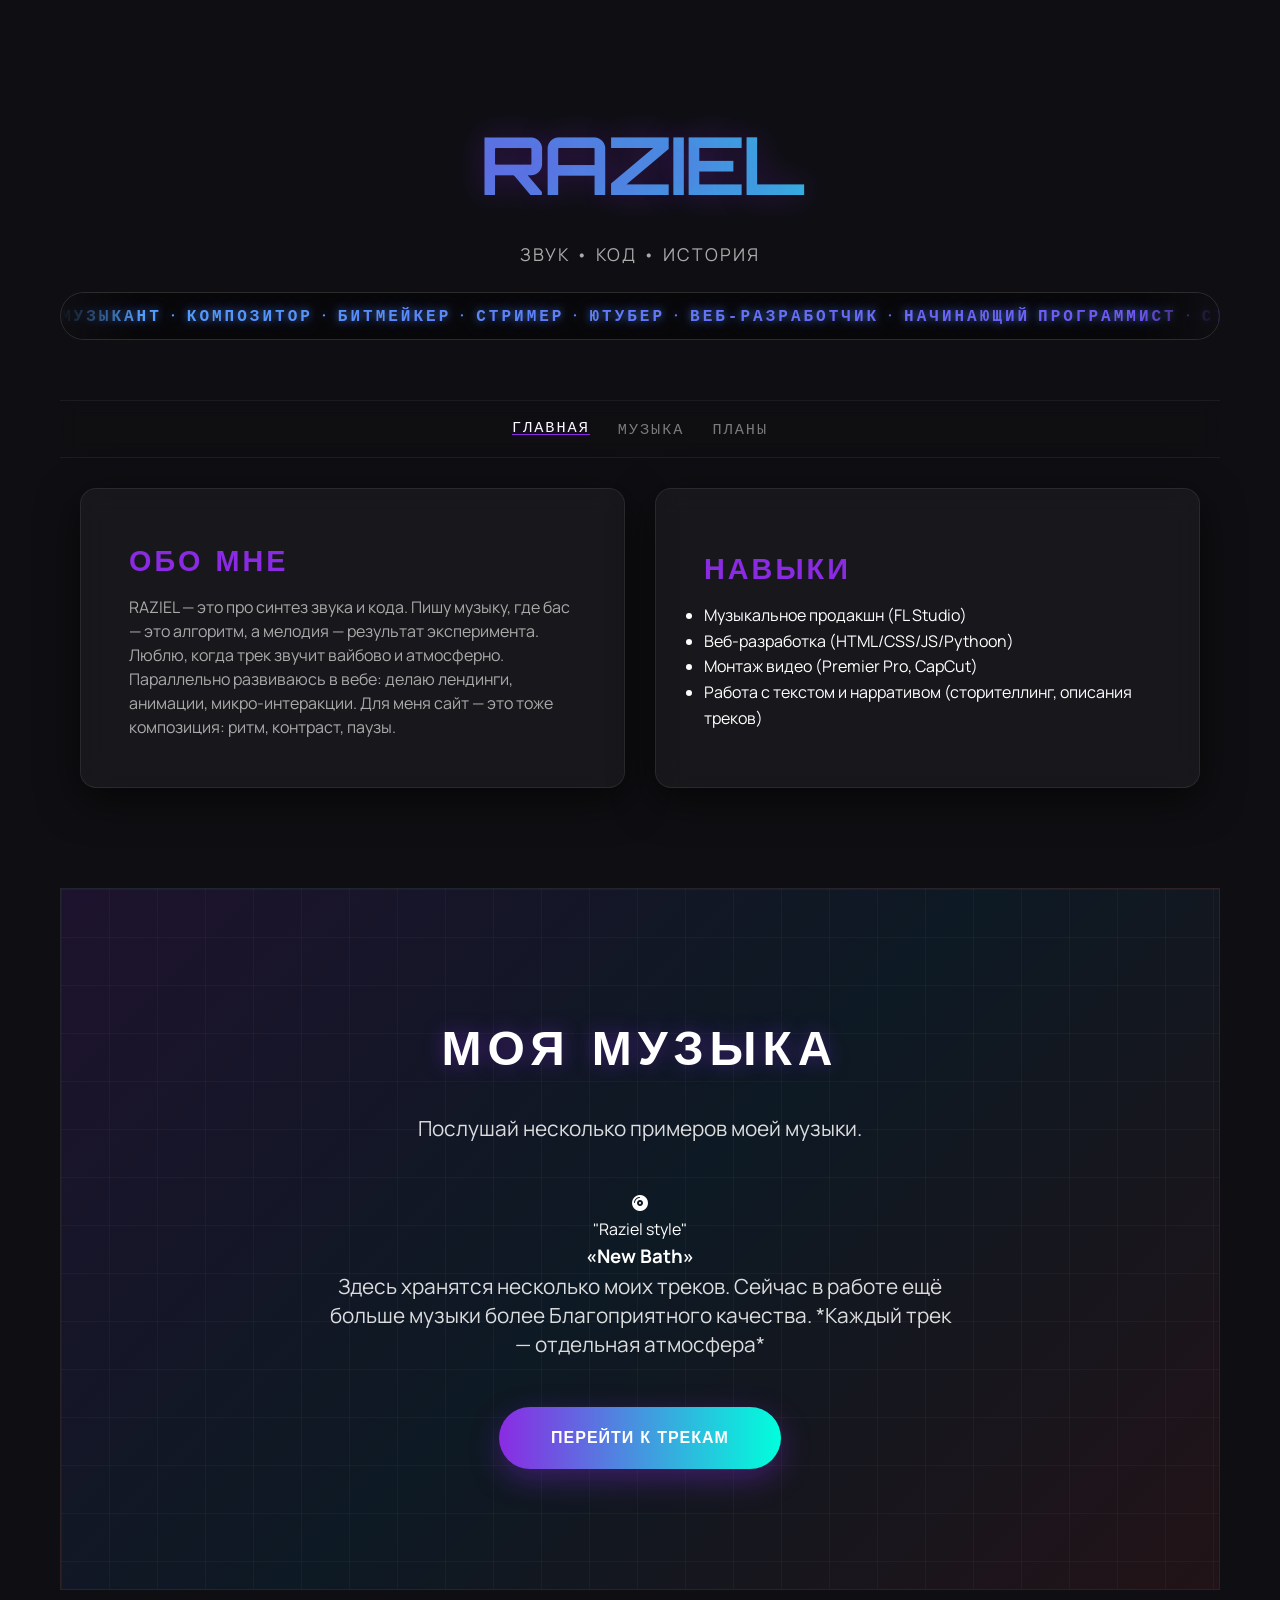
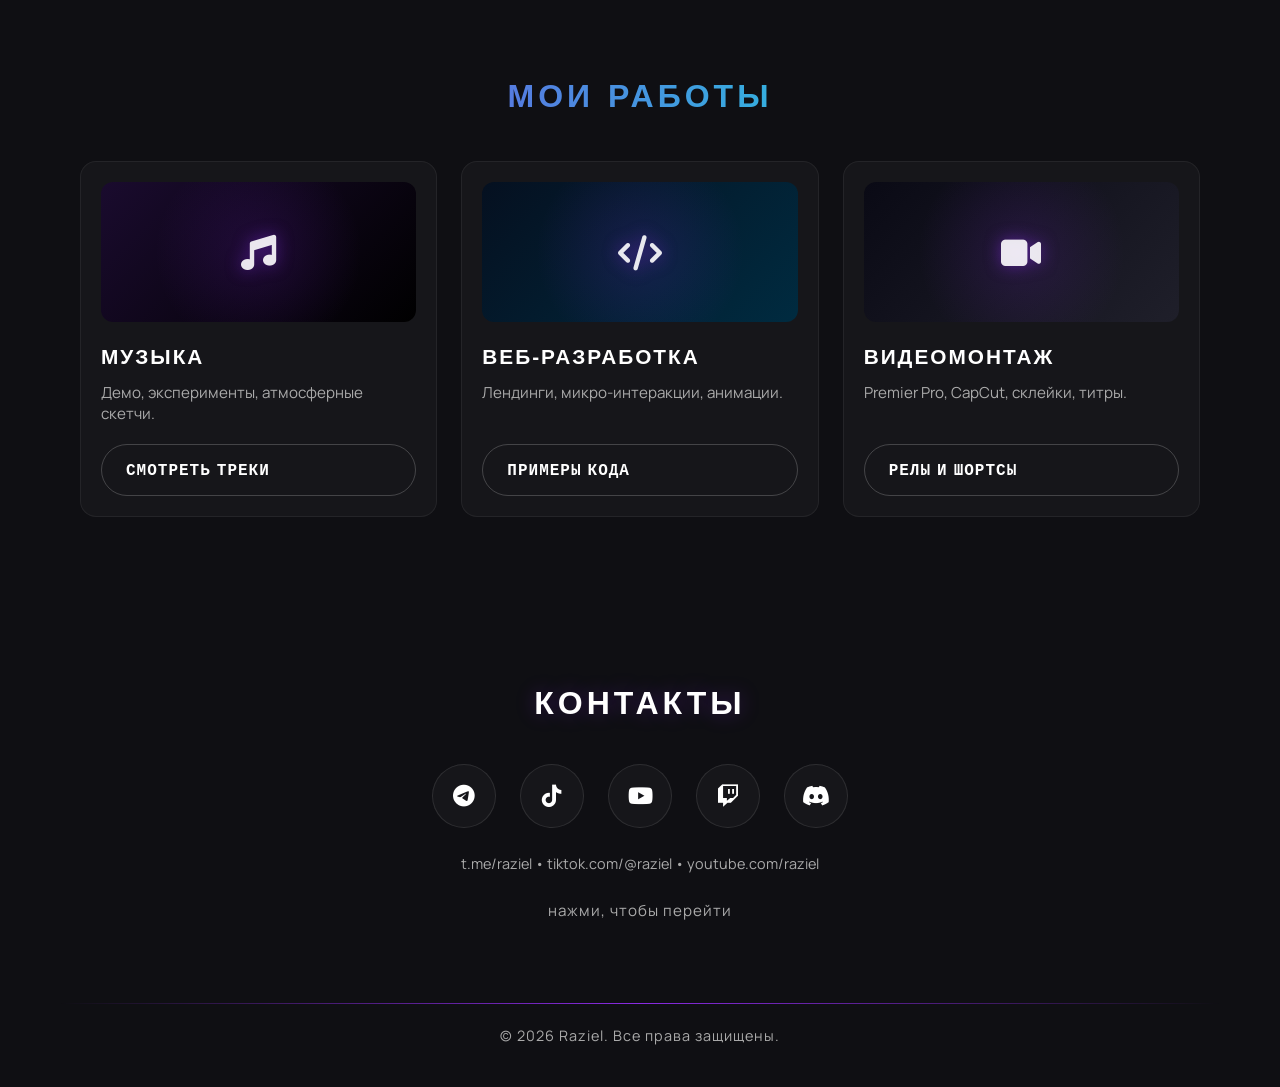
==== commit 400d77d6: "initial commit" ====
--- a/index.html
+++ b/index.html
@@ -40,7 +40,7 @@
         </div>
       </header>
 
-      <!-- Навигация -->
+      <!-- Навигация  https://script.google.com/macros/s/AKfycbxEmUyTjowIGxTA4QsjHJLPKRZ6GbXgHZCcE11OE7oY2yb0FTH1g3TtLqAAR3-M69jN/exec-->
       <nav class="main-nav">
         <a href="index.html" class="nav-link active">Главная</a>
         <a href="music.html" class="nav-link">Музыка</a>
@@ -58,8 +58,8 @@
         <div class="block">
           <h2>Навыки</h2>
           <ul class="skill-list">
-            <li>Музыкальное продакшн (FL Studio, Ableton)</li>
-            <li>Веб‑разработка (HTML/CSS/JS)</li>
+            <li>Музыкальное продакшн (FL Studio)</li>
+            <li>Веб‑разработка (HTML/CSS/JS/Pythoon)</li>
             <li>Монтаж видео (Premier Pro, CapCut)</li>
             <li>Работа с текстом и нарративом (сторителлинг, описания треков)</li>
           </ul>
@@ -89,13 +89,44 @@
           <a href="music.html" class="btn music-btn">Перейти к трекам</a>
         </div>
       </section>
+      <section class="works-grid">
+  <h2 class="section-title-small">Мои работы</h2>
+  <div class="grid-3">
+    <article class="work-card">
+      <div class="work-cover" style="background: linear-gradient(135deg, #1a0b2e, #000);">
+        <i class="fas fa-music work-icon"></i>
+      </div>
+      <h3>Музыка</h3>
+      <p>Демо, эксперименты, атмосферные скетчи.</p>
+      <a href="music.html" class="btn-work">Смотреть треки</a>
+    </article>
+
+    <article class="work-card">
+      <div class="work-cover" style="background: linear-gradient(135deg, #051020, #002b40);">
+        <i class="fas fa-code work-icon"></i>
+      </div>
+      <h3>Веб‑разработка</h3>
+      <p>Лендинги, микро‑интеракции, анимации.</p>
+      <a href="code.html" class="btn-work">Примеры кода</a>
+    </article>
+
+    <article class="work-card">
+      <div class="work-cover" style="background: linear-gradient(135deg, #0a0a15, #1f1f2a);">
+        <i class="fas fa-video work-icon"></i>
+      </div>
+      <h3>Видеомонтаж</h3>
+      <p>Premier Pro, CapCut, склейки, титры.</p>
+      <a href="video.html" class="btn-work">Релы и шортсы</a>
+    </article>
+  </div>
+</section>
 
       <!-- Контакты как отдельный блок с иконками + текстовыми ссылками -->
       <section class="card contacts">
         <h2>Контакты</h2>
         <div class="social-icons">
           <a href="https://t.me/Raziel_official_channel" title="Telegram" class="icon-btn tg"><i class="fab fa-telegram-plane"></i></a>
-          <a href="#" title="TikTok" class="icon-btn tt"><i class="fab fa-tiktok"></i></a>
+          <a href="tiktok.com/@x_raziel_x" title="TikTok" class="icon-btn tt"><i class="fab fa-tiktok"></i></a>
           <a href="https://www.youtube.com/@x-raziel-x" title="YouTube" class="icon-btn yt"><i class="fab fa-youtube"></i></a>
           <a href="twitch.tv/raziel_r1" title="Twitch" class="icon-btn tw"><i class="fab fa-twitch"></i></a>
           <a href="https://discord.gg/EHN33VmcW" title="Discord" class="icon-btn ds"><i class="fab fa-discord"></i></a>
@@ -104,7 +135,7 @@
         <div class="social-text-links">
           <p style="text-align:center; color:var(--text-gray); margin-top:24px; font-size:0.9rem;">
             <a href="https://t.me/Raziel_official_channel" style="color:var(--text-gray); text-decoration:none;">t.me/raziel</a> •
-            <a href="#" style="color:var(--text-gray); text-decoration:none;">tiktok.com/@raziel</a> •
+            <a href="tiktok.com/@x_raziel_x" style="color:var(--text-gray); text-decoration:none;">tiktok.com/@raziel</a> •
             <a href="https://www.youtube.com/@x-raziel-x" style="color:var(--text-gray); text-decoration:none;">youtube.com/raziel</a>
           </p>
         </div>
@@ -119,3 +150,4 @@
     </main>
   </body>
 </html>
+
--- a/css/style.css
+++ b/css/style.css
@@ -14,6 +14,13 @@
   margin: 0;
   padding: 0;
   box-sizing: border-box;
+}
+:root {
+  --primary-purple: #8a2be3;
+  --accent-cyan: #00ffdc;
+  --text-gray: #aaa;
+  --card-bg: rgba(255, 255, 255, 0.04);
+  --gradient-main: linear-gradient(to right, var(--primary-purple), var(--accent-cyan));
 }
 
 body {
@@ -492,6 +499,113 @@
     font-size: 1.2rem;
   }
 }
+.works-grid {
+  padding: 80px 20px;
+  max-width: 1200px;
+  margin: 0 auto;
+}
+
+.section-title-small {
+  font-family: 'Orbitron', sans-serif;
+  font-size: 2rem;
+  text-transform: uppercase;
+  letter-spacing: 4px;
+  color: #fff;
+  margin-bottom: 40px;
+  text-align: center;
+  background: var(--gradient-main, linear-gradient(to right, #8a2be3, #00ffdc));
+  -webkit-background-clip: text;
+  -webkit-text-fill-color: transparent;
+}
+
+.grid-3 {
+  display: grid;
+  grid-template-columns: repeat(auto-fit, minmax(280px, 1fr));
+  gap: 24px;
+}
+
+.work-card {
+  background: rgba(255, 255, 255, 0.03);
+  border: 1px solid rgba(255, 255, 255, 0.06);
+  padding: 20px;
+  border-radius: 16px;
+  display: flex;
+  flex-direction: column;
+  transition: all 0.3s ease;
+  position: relative;
+  overflow: hidden;
+}
+
+.work-card:hover {
+  transform: translateY(-6px);
+  box-shadow: 0 12px 36px rgba(138, 43, 239, 0.25);
+  border-color: rgba(138, 43, 239, 0.4);
+}
+
+.work-cover {
+  width: 100%;
+  height: 140px;
+  display: flex;
+  align-items: center;
+  justify-content: center;
+  border-radius: 12px;
+  margin-bottom: 18px;
+  position: relative;
+  overflow: hidden;
+}
+
+.work-cover::before {
+  content: '';
+  position: absolute;
+  top: 0; left: 0; right: 0; bottom: 0;
+  background: radial-gradient(circle at 50% 50%, rgba(138, 43, 239, 0.15) 0%, transparent 60%);
+  pointer-events: none;
+}
+
+.work-icon {
+  font-size: 2.2rem;
+  color: rgba(255, 255, 255, 0.9);
+  filter: drop-shadow(0 0 8px rgba(138, 43, 239, 0.5));
+}
+
+.work-card h3 {
+  font-family: 'Orbitron', sans-serif;
+  font-size: 1.3rem;
+  text-transform: uppercase;
+  letter-spacing: 2px;
+  margin: 0 0 8px 0;
+  color: #fff;
+}
+
+.work-card p {
+  color: var(--text-gray, #aaa);
+  font-family: 'Manrope', sans-serif;
+  font-size: 0.95rem;
+  line-height: 1.4;
+  margin: 0 0 20px 0;
+  flex-grow: 1;
+}
+
+.btn-work {
+  display: inline-block;
+  padding: 12px 24px;
+  background: transparent;
+  border: 1px solid rgba(255, 255, 255, 0.2);
+  color: #fff;
+  text-decoration: none;
+  border-radius: 999px;
+  font-family: 'Orbitron', monospace;
+  font-weight: 700;
+  text-transform: uppercase;
+  letter-spacing: 1px;
+  transition: all 0.3s;
+}
+
+.btn-work:hover {
+  border-color: #8a2be3;
+  background: #8a2be3;
+  box-shadow: 0 0 20px rgba(138, 43, 239, 0.45);
+}
 
 /* --- Footer --- */
 footer {
